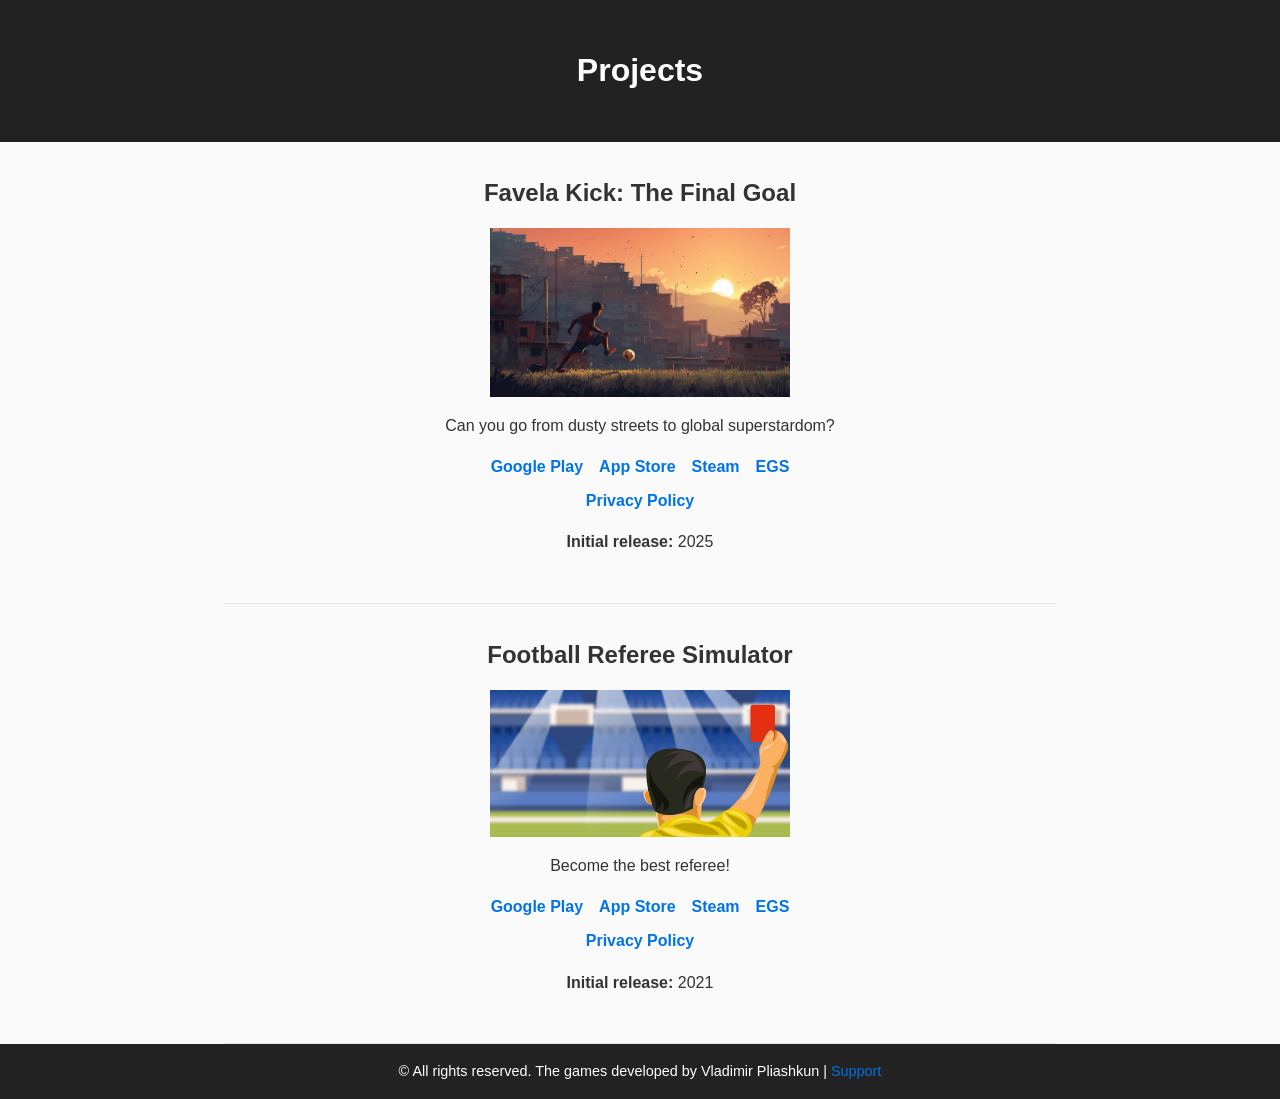
==== index.html @ 479aebf4 "Add EGS links" ====
<!DOCTYPE html>
<html lang="en">
<head>
  <meta charset="UTF-8">
  <meta name="viewport" content="width=device-width, initial-scale=1.0">
  <title>Vladimir Pliashkun Games</title>
  <style>
    body {
      font-family: Arial, Helvetica, sans-serif;
      margin: 0;
      padding: 0;
      line-height: 1.6;
      background: #fafafa;
      color: #333;
    }

    header {
      background: #222;
      color: #fff;
      padding: 1.5rem;
      text-align: center;
    }

    .game-block {
      padding: 2rem 1rem;
      border-bottom: 1px solid #e1e1e1;
      text-align: center;
      max-width: 800px;
      margin: 0 auto;
    }

    .game-block h2 {
      margin-top: 0;
      margin-bottom: 0.5rem;
    }

    .game-block img {
      display: block;
      margin: 1rem auto;
      max-width: 300px;
      width: 100%;
      height: auto;
      object-fit: cover;
    }

    .platforms {
      list-style: none;
      padding: 0;
      margin: 1rem 0 0.5rem 0;
      display: flex;
      justify-content: center;
      gap: 1rem;
      flex-wrap: wrap;
    }

    .platforms li a {
      text-decoration: none;
      color: #0073e6;
      font-weight: bold;
    }

    .privacy-link {
      margin-top: 0.25rem;
    }

    .privacy-link a {
      text-decoration: none;
      color: #0073e6;
      font-weight: bold;
    }

    footer {
      background: #222;
      color: #fff;
      text-align: center;
      padding: 1rem;
      font-size: 0.9rem;
    }

    footer a {
      color: #0073e6;
      text-decoration: none;
    }
  </style>
</head>

<!-- Google tag (gtag.js) -->
<script async src="https://www.googletagmanager.com/gtag/js?id=AW-10957152799"></script>
<script>
  window.dataLayer = window.dataLayer || [];
  function gtag(){dataLayer.push(arguments);}
  gtag('js', new Date());

  gtag('config', 'AW-10957152799');
</script>

<body>
  <header>
    <h1>Projects</h1>
  </header>

  <!-- Favela Kick: The Final Goal -->
  <section class="game-block" id="favela-kick-final-goal">
    <h2>Favela Kick: The Final Goal</h2>
    <img src="./favela-kick.png" alt="Favel Kick: The Final Goal">
    <p>Can you go from dusty streets to global superstardom?</p>
    <ul class="platforms">
      <li><a href="https://play.google.com/store/apps/details?id=com.VladimirPlyashkun.FavelaKick">Google Play</a></li>
      <li><a href="https://apps.apple.com/us/app/favela-kick-the-final-goal/id6746564739">App Store</a></li>
      <li><a href="https://store.steampowered.com/app/3603110/Favela_Kick_The_Final_Goal/">Steam</a></li>
      <li><a href="https://store.epicgames.com/ru/p/favela-kick-the-final-goal-ad8a1f">EGS</a></li>
    </ul>
    <p class="privacy-link"><a href="favela-kick-privacy.html">Privacy Policy</a></p>
    <p><strong>Initial release:</strong> 2025</p>
  </section>

  <!-- Football Referee Simulator -->
  <section class="game-block" id="football-referee-simulator">
    <h2>Football Referee Simulator</h2>
    <img src="./football-referee-simulator.jpg" alt="Football Referee Simulator">
    <p>Become the best referee!</p>
    <ul class="platforms">
      <li><a href="https://play.google.com/store/apps/details?id=com.VladimirPlyashkun.FootballReferee">Google Play</a></li>
      <li><a href="https://apps.apple.com/us/app/football-referee-simulator/id1581640677">App Store</a></li>
      <li><a href="https://store.steampowered.com/app/3002620/Football_Referee_Simulator/">Steam</a></li>
      <li><a href="https://store.epicgames.com/ru/p/football-referee-simulator-291cd6">EGS</a></li>
    </ul>
    <p class="privacy-link"><a href="football-referee-privacy.html">Privacy Policy</a></p>
    <p><strong>Initial release:</strong> 2021</p>
  </section>

  <footer>
    © All rights reserved. The games developed by Vladimir Pliashkun | <a href="support.html">Support</a>
  </footer>
</body>
</html>
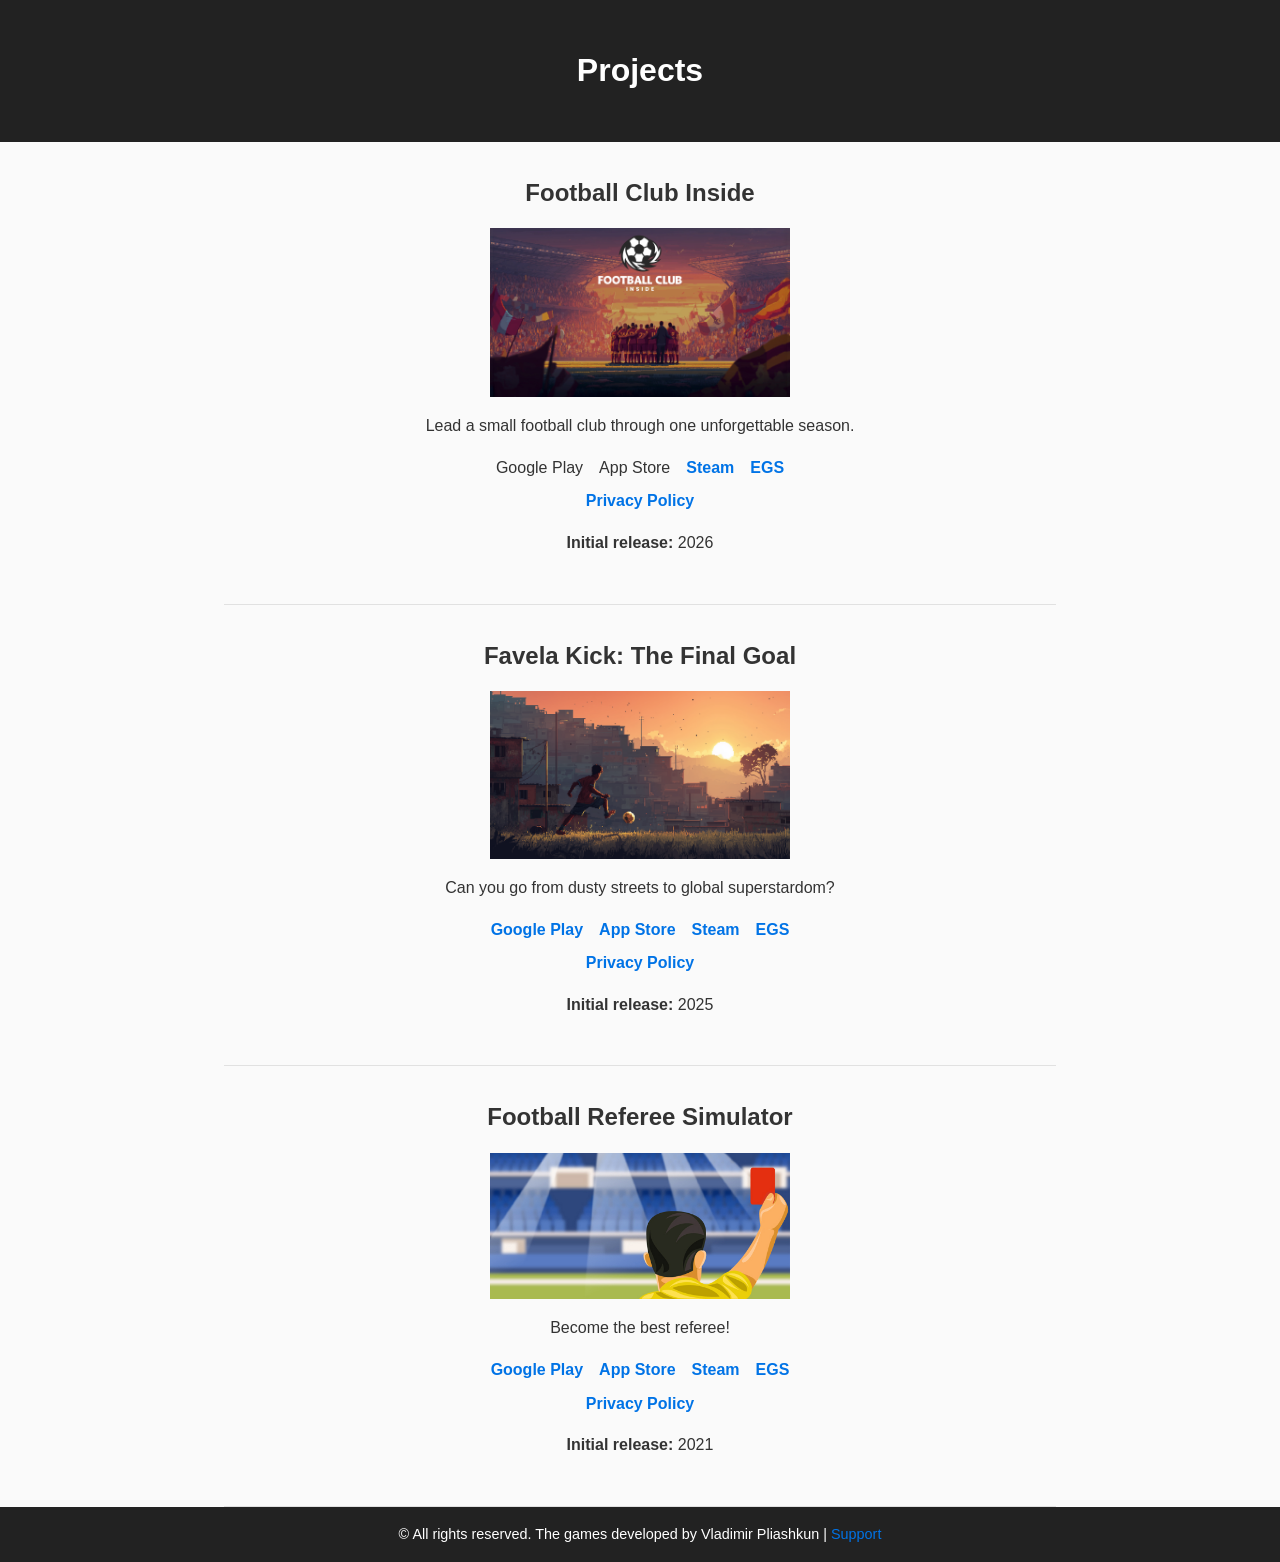
==== commit 2ba6cbfe: "Add new section about next project - Football Club Inside" ====
--- a/index.html
+++ b/index.html
@@ -99,6 +99,21 @@
     <h1>Projects</h1>
   </header>
 
+  <!-- Football Club Inside -->
+  <section class="game-block" id="football-club-inside">
+    <h2>Football Club Inside</h2>
+    <img src="./football-club-inside.jpeg" alt="Football Club Inside">
+    <p>Lead a small football club through one unforgettable season.</p>
+    <ul class="platforms">
+      <li>Google Play</li>
+      <li>App Store</li>
+      <li><a href="https://store.steampowered.com/app/4103500/Football_Club_Inside/">Steam</a></li>
+      <li><a href="https://store.epicgames.com/en-US/p/football-club-inside-028a36">EGS</a></li>
+    </ul>
+    <p class="privacy-link"><a href="football-club-inside-privacy.html">Privacy Policy</a></p>
+    <p><strong>Initial release:</strong> 2026</p>
+  </section>
+
   <!-- Favela Kick: The Final Goal -->
   <section class="game-block" id="favela-kick-final-goal">
     <h2>Favela Kick: The Final Goal</h2>
@@ -108,7 +123,7 @@
       <li><a href="https://play.google.com/store/apps/details?id=com.VladimirPlyashkun.FavelaKick">Google Play</a></li>
       <li><a href="https://apps.apple.com/us/app/favela-kick-the-final-goal/id6746564739">App Store</a></li>
       <li><a href="https://store.steampowered.com/app/3603110/Favela_Kick_The_Final_Goal/">Steam</a></li>
-      <li><a href="https://store.epicgames.com/ru/p/favela-kick-the-final-goal-ad8a1f">EGS</a></li>
+      <li><a href="https://store.epicgames.com/en-US/p/favela-kick-the-final-goal-ad8a1f?lang=en-US">EGS</a></li>
     </ul>
     <p class="privacy-link"><a href="favela-kick-privacy.html">Privacy Policy</a></p>
     <p><strong>Initial release:</strong> 2025</p>
@@ -123,7 +138,7 @@
       <li><a href="https://play.google.com/store/apps/details?id=com.VladimirPlyashkun.FootballReferee">Google Play</a></li>
       <li><a href="https://apps.apple.com/us/app/football-referee-simulator/id1581640677">App Store</a></li>
       <li><a href="https://store.steampowered.com/app/3002620/Football_Referee_Simulator/">Steam</a></li>
-      <li><a href="https://store.epicgames.com/ru/p/football-referee-simulator-291cd6">EGS</a></li>
+      <li><a href="https://store.epicgames.com/en-US/p/football-referee-simulator-291cd6?lang=en-US">EGS</a></li>
     </ul>
     <p class="privacy-link"><a href="football-referee-privacy.html">Privacy Policy</a></p>
     <p><strong>Initial release:</strong> 2021</p>
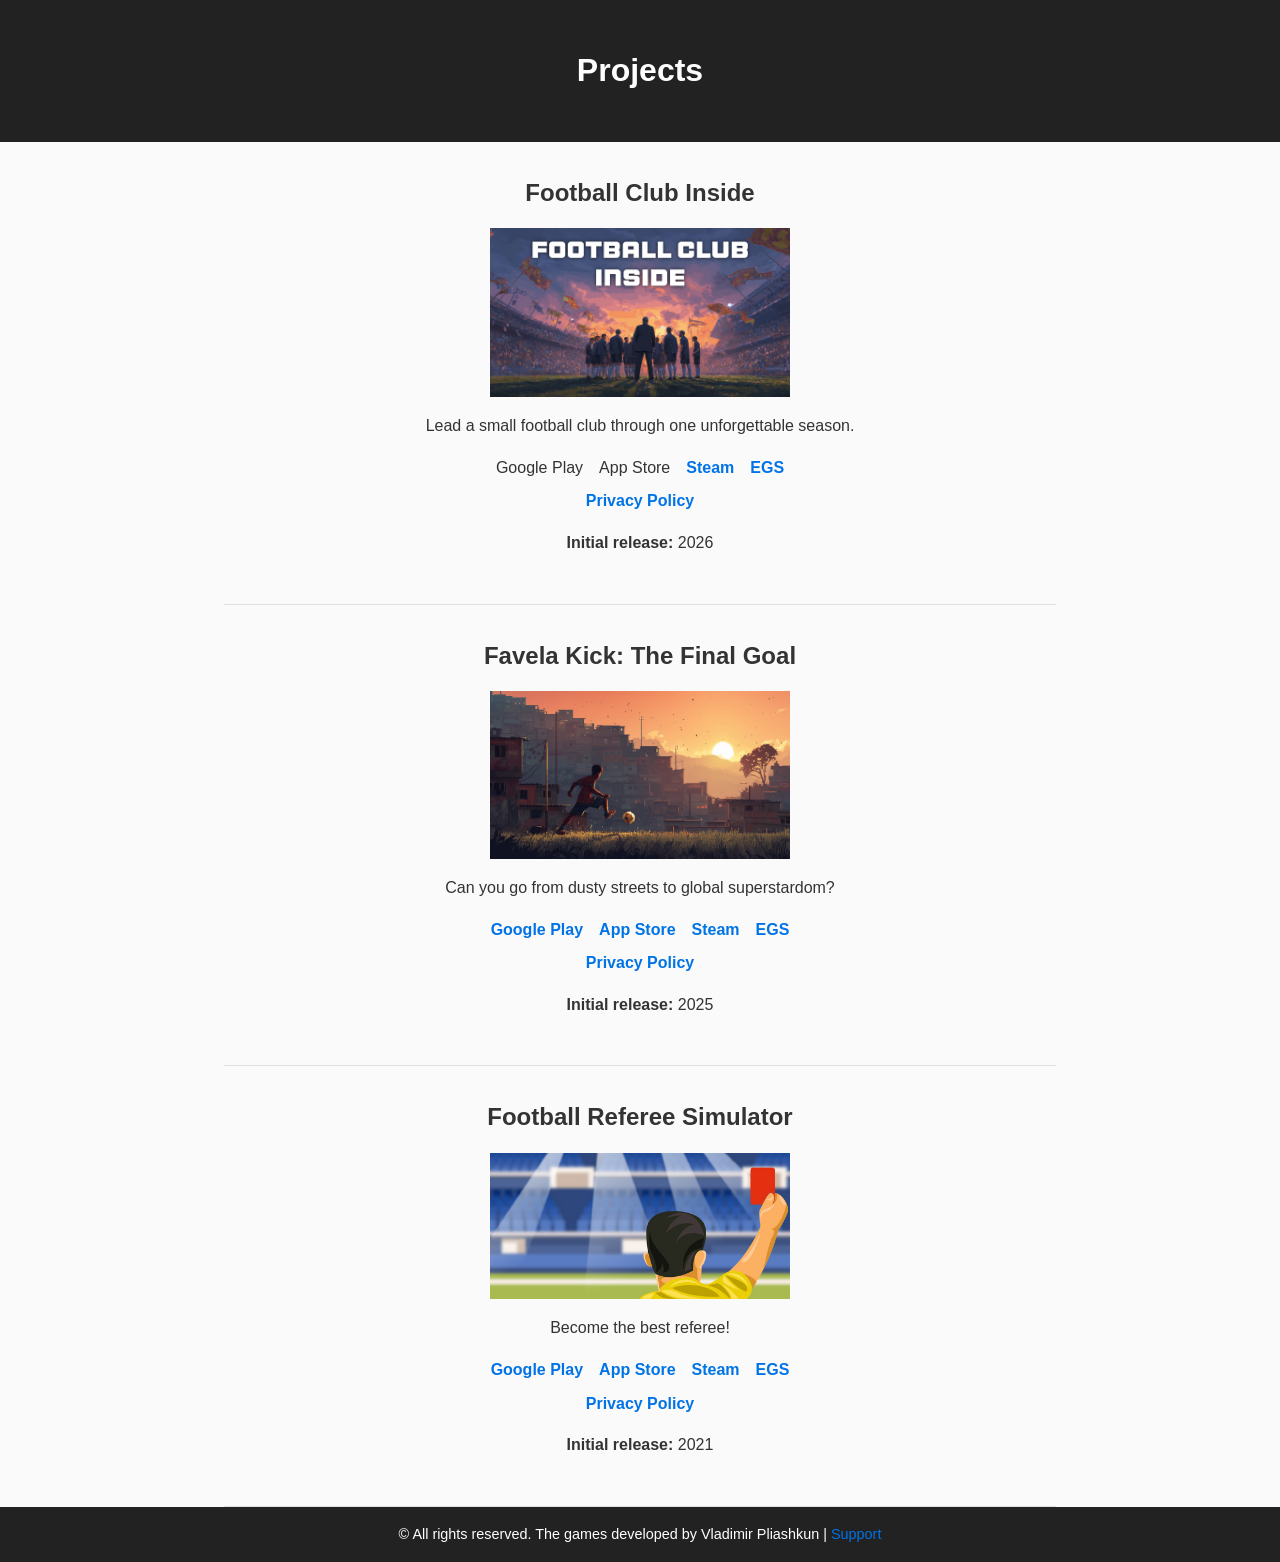
==== commit 11466535: "Change "Football Club Inside" Logo" ====
--- a/index.html
+++ b/index.html
@@ -102,7 +102,7 @@
   <!-- Football Club Inside -->
   <section class="game-block" id="football-club-inside">
     <h2>Football Club Inside</h2>
-    <img src="./football-club-inside.jpeg" alt="Football Club Inside">
+    <img src="./football-club-inside.jpg" alt="Football Club Inside">
     <p>Lead a small football club through one unforgettable season.</p>
     <ul class="platforms">
       <li>Google Play</li>
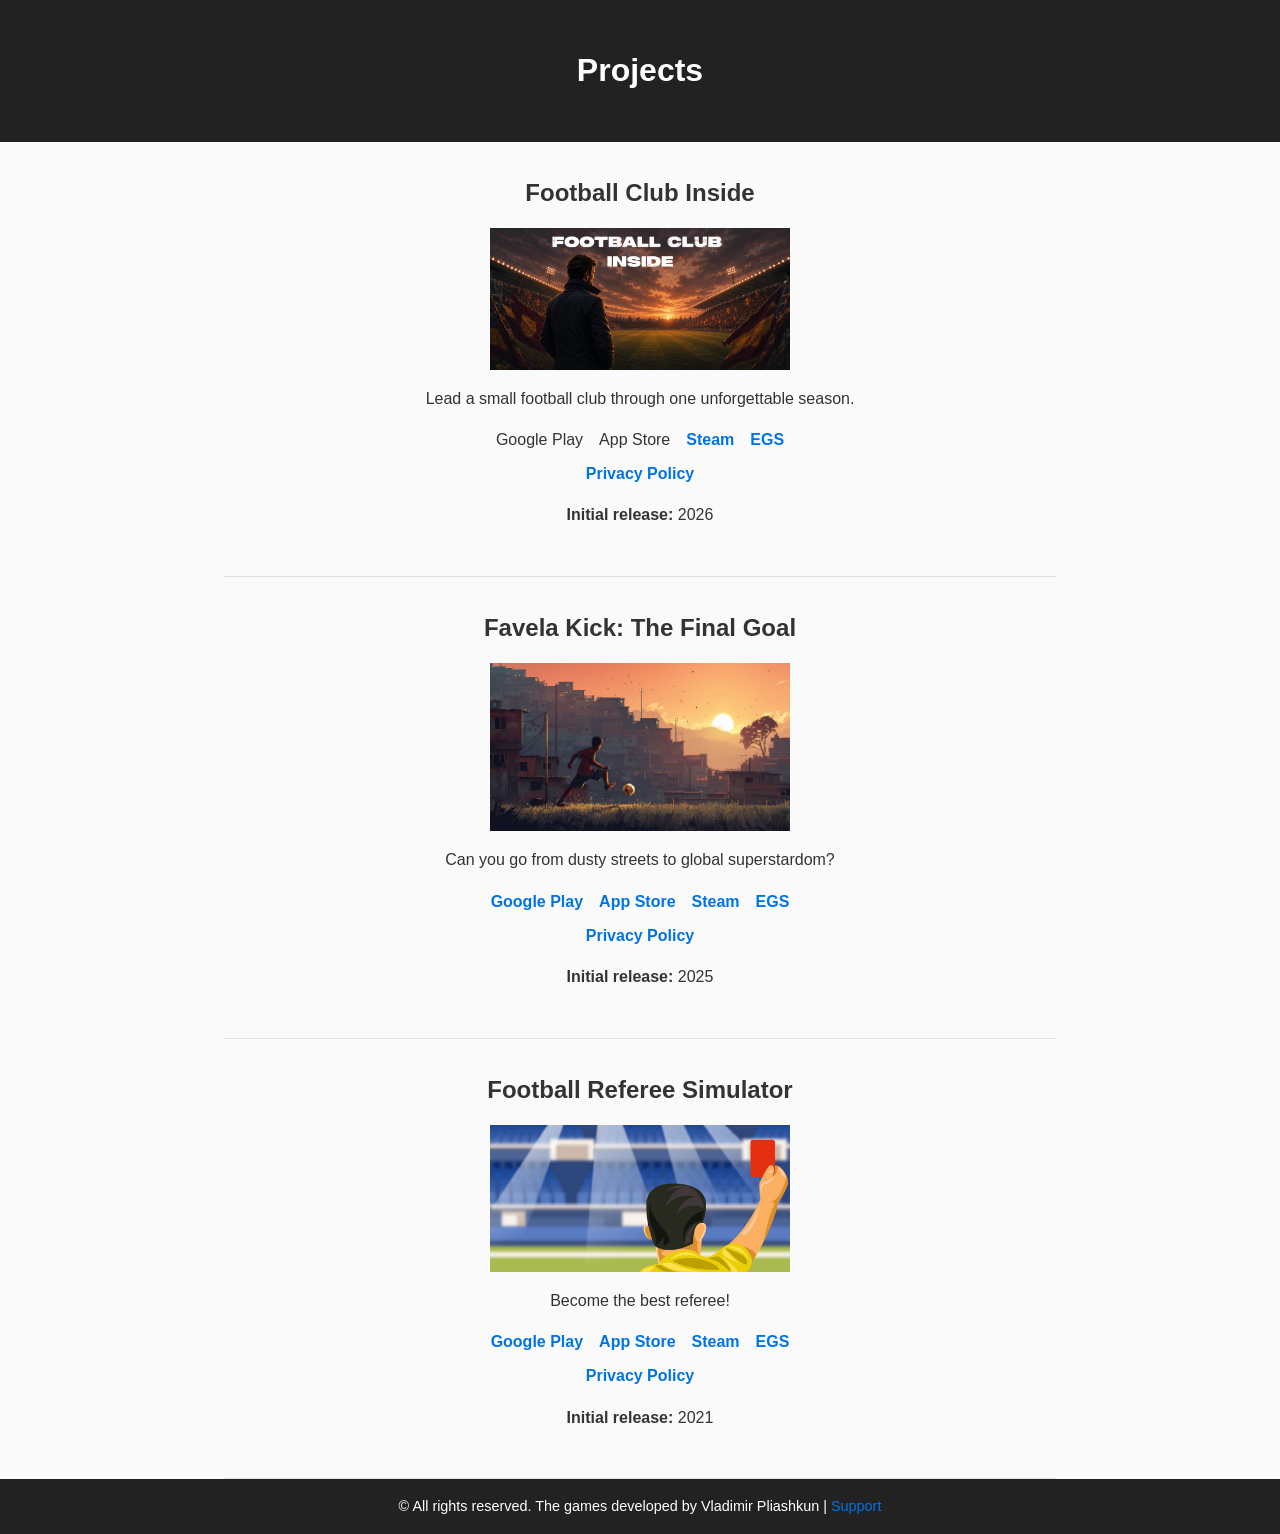
==== commit 4334577e: "Update icon" ====
--- a/index.html
+++ b/index.html
@@ -102,7 +102,7 @@
   <!-- Football Club Inside -->
   <section class="game-block" id="football-club-inside">
     <h2>Football Club Inside</h2>
-    <img src="./football-club-inside.jpg" alt="Football Club Inside">
+    <img src="./football-club-inside.png" alt="Football Club Inside">
     <p>Lead a small football club through one unforgettable season.</p>
     <ul class="platforms">
       <li>Google Play</li>
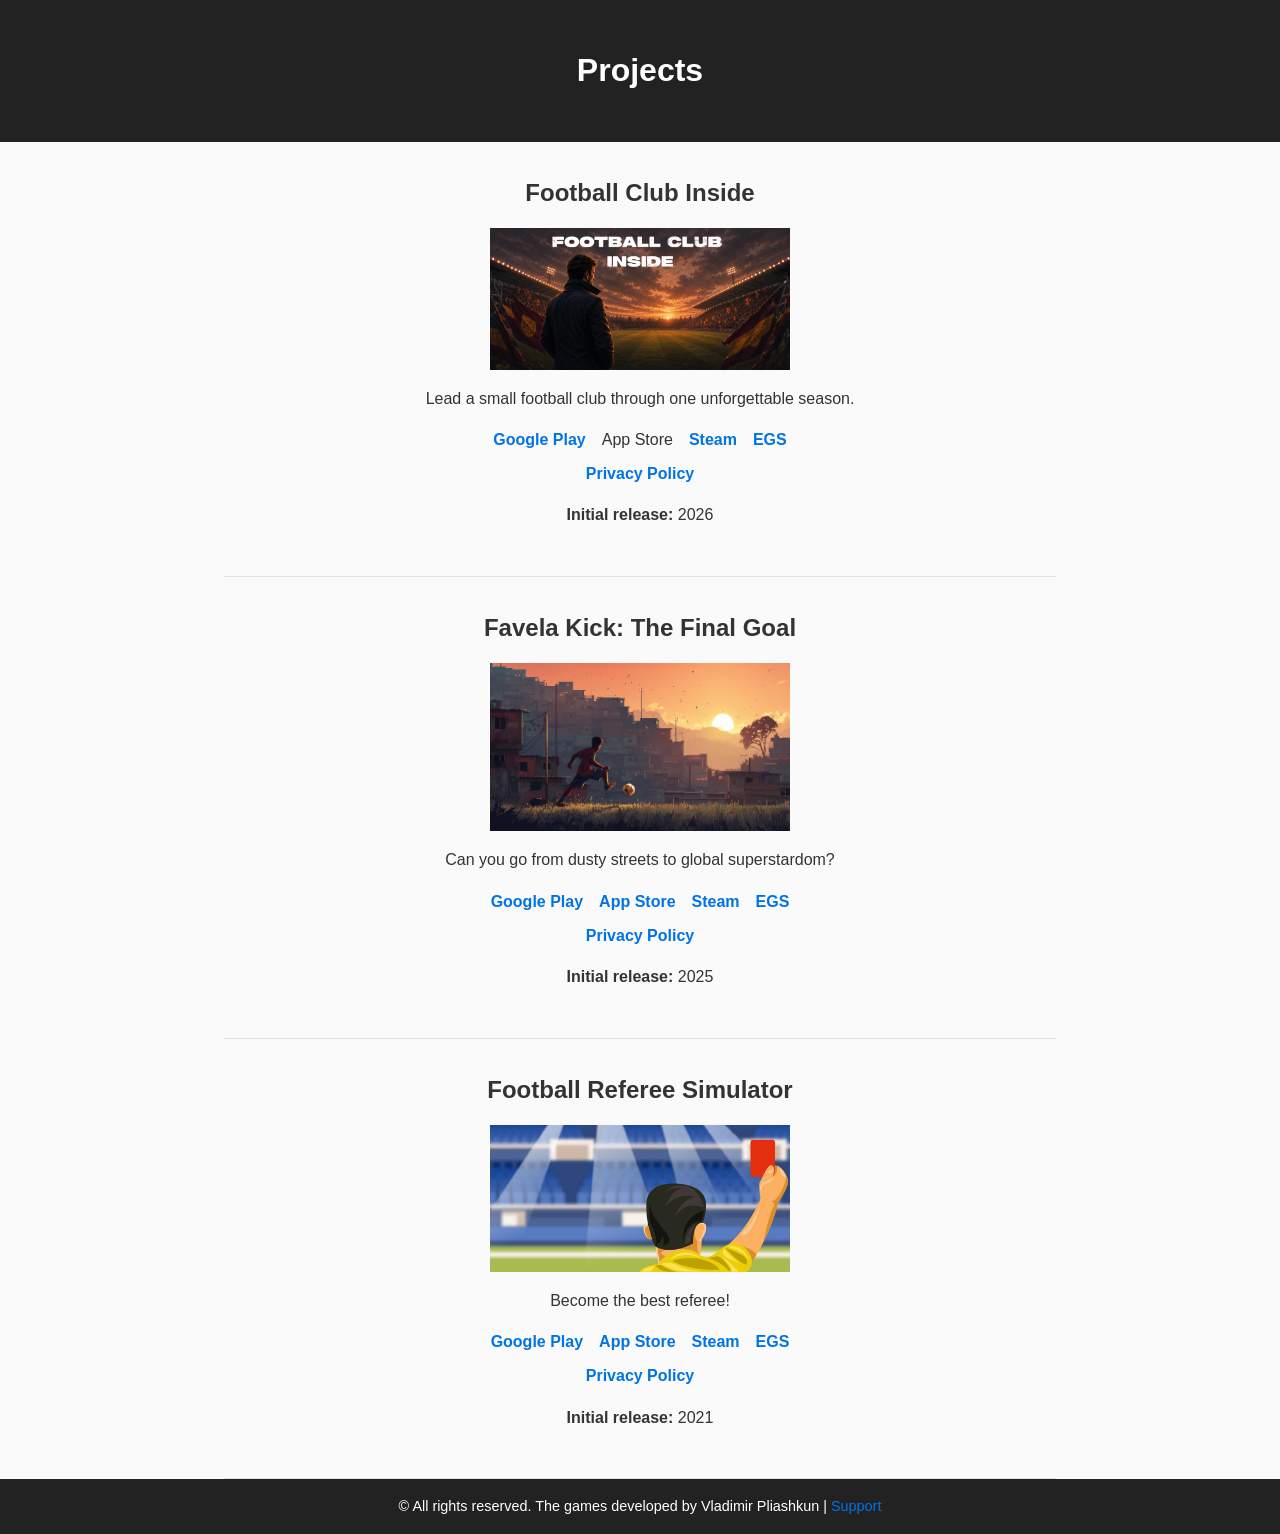
==== commit 422cce49: "Update link to Google Play" ====
--- a/index.html
+++ b/index.html
@@ -105,7 +105,7 @@
     <img src="./football-club-inside.png" alt="Football Club Inside">
     <p>Lead a small football club through one unforgettable season.</p>
     <ul class="platforms">
-      <li>Google Play</li>
+      <li><a href="https://play.google.com/store/apps/details?id=com.VladimirPlyashkun.FootballClubInside">Google Play</a></li>
       <li>App Store</li>
       <li><a href="https://store.steampowered.com/app/4103500/Football_Club_Inside/">Steam</a></li>
       <li><a href="https://store.epicgames.com/en-US/p/football-club-inside-028a36">EGS</a></li>
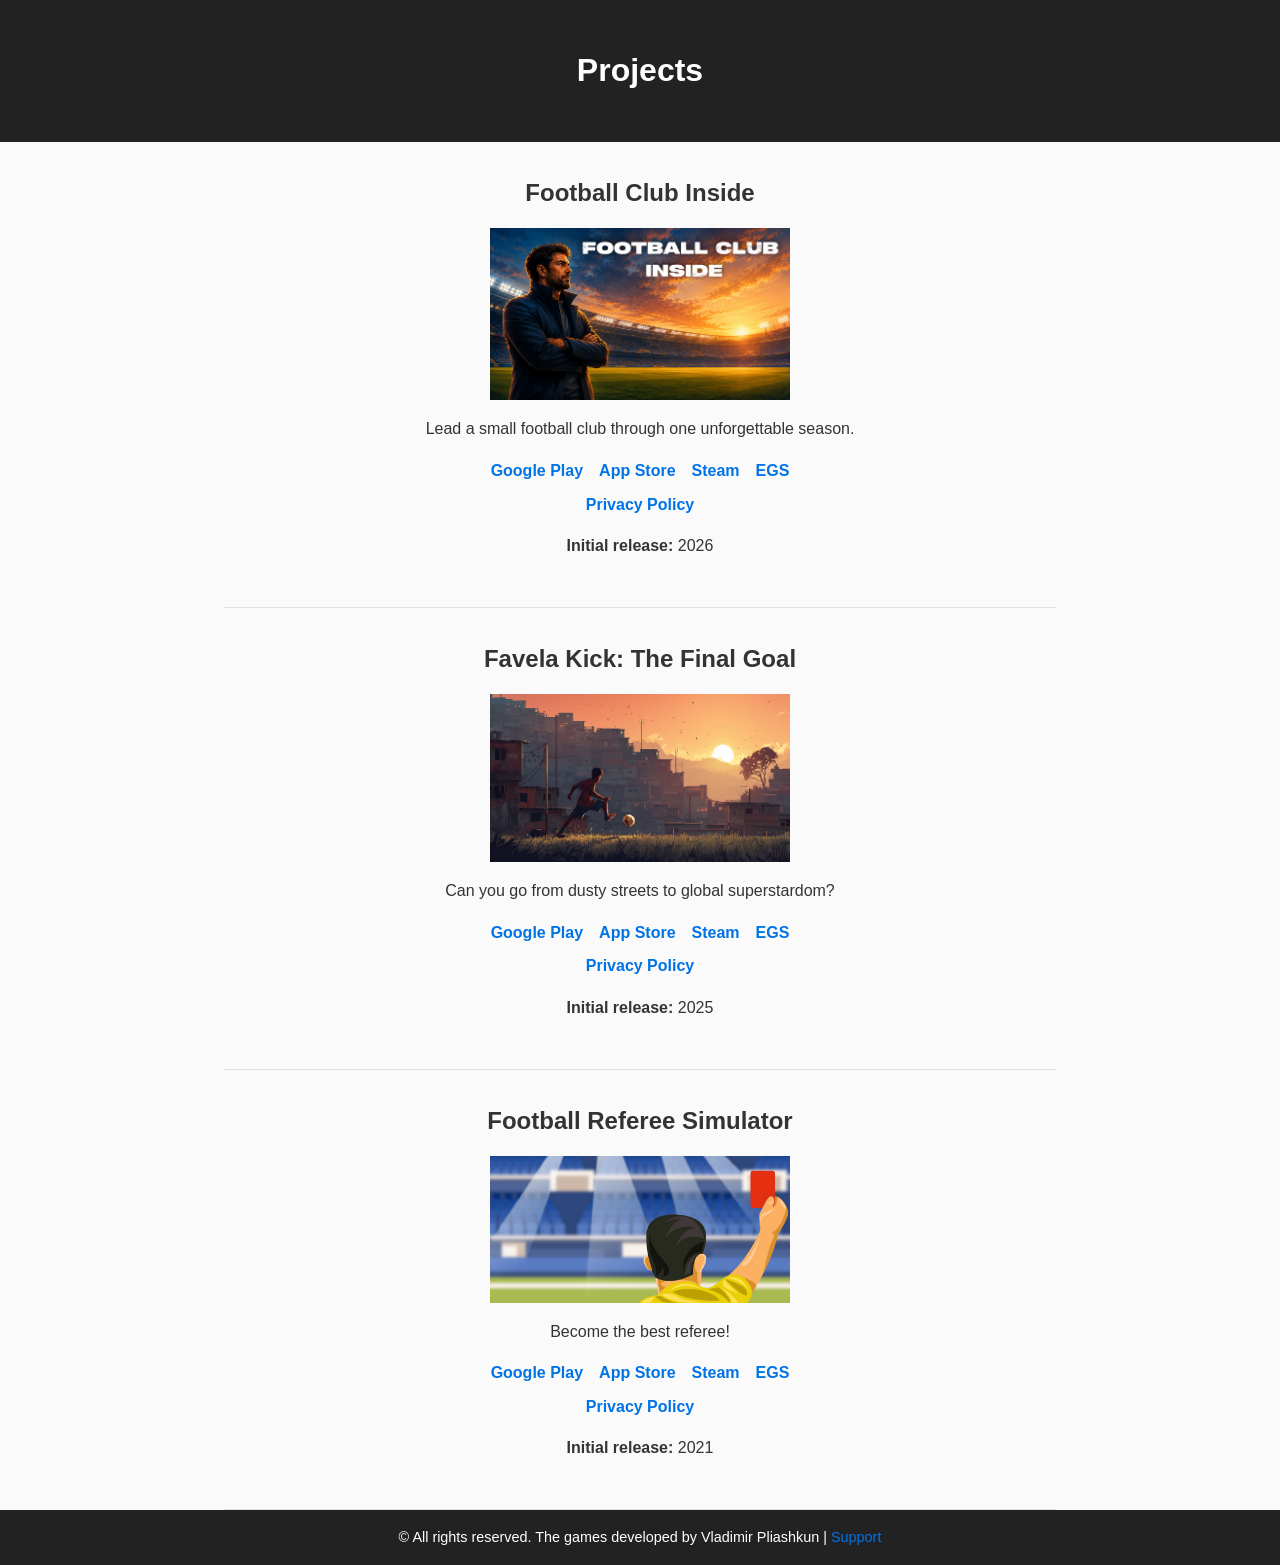
==== commit 908b0e98: "Update AppStore link" ====
--- a/index.html
+++ b/index.html
@@ -106,7 +106,7 @@
     <p>Lead a small football club through one unforgettable season.</p>
     <ul class="platforms">
       <li><a href="https://play.google.com/store/apps/details?id=com.VladimirPlyashkun.FootballClubInside">Google Play</a></li>
-      <li>App Store</li>
+      <li><a href="https://apps.apple.com/us/app/football-club-inside/id6758112980">App Store</a></li>
       <li><a href="https://store.steampowered.com/app/4103500/Football_Club_Inside/">Steam</a></li>
       <li><a href="https://store.epicgames.com/en-US/p/football-club-inside-028a36">EGS</a></li>
     </ul>
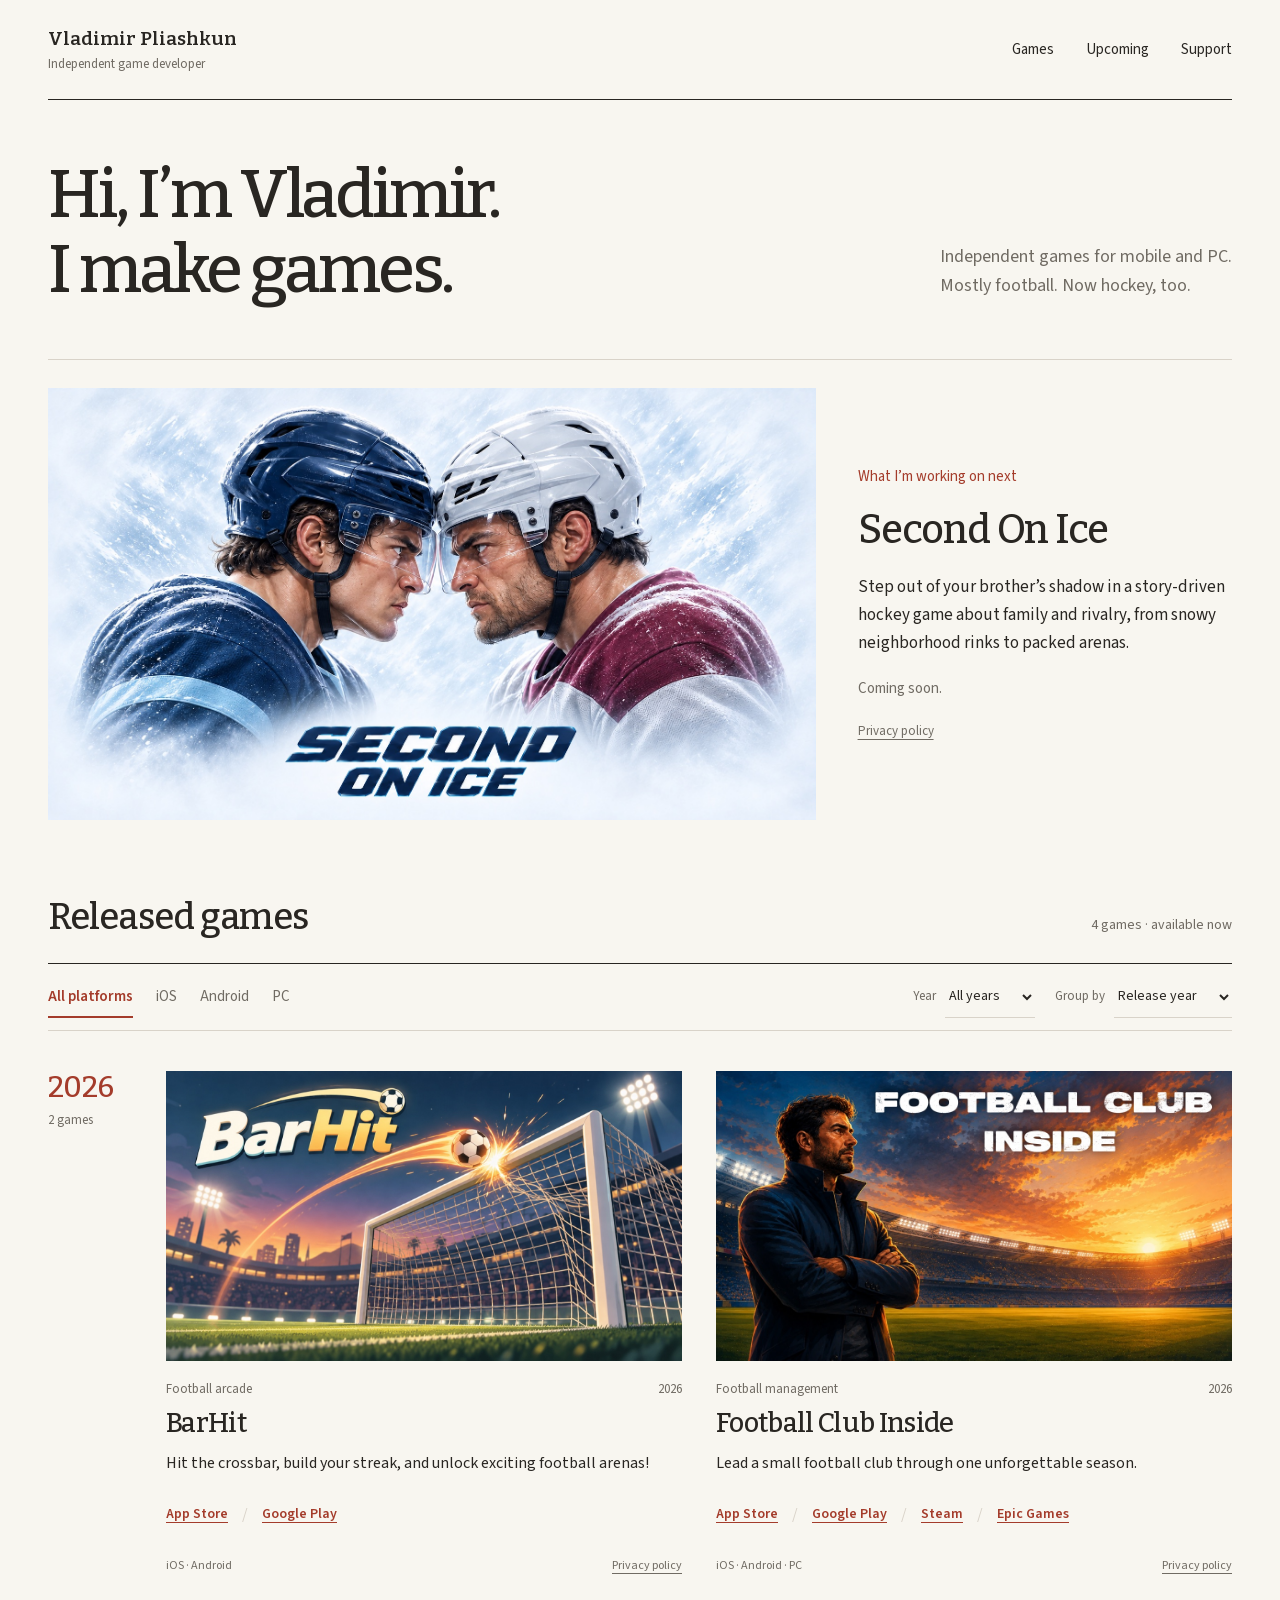
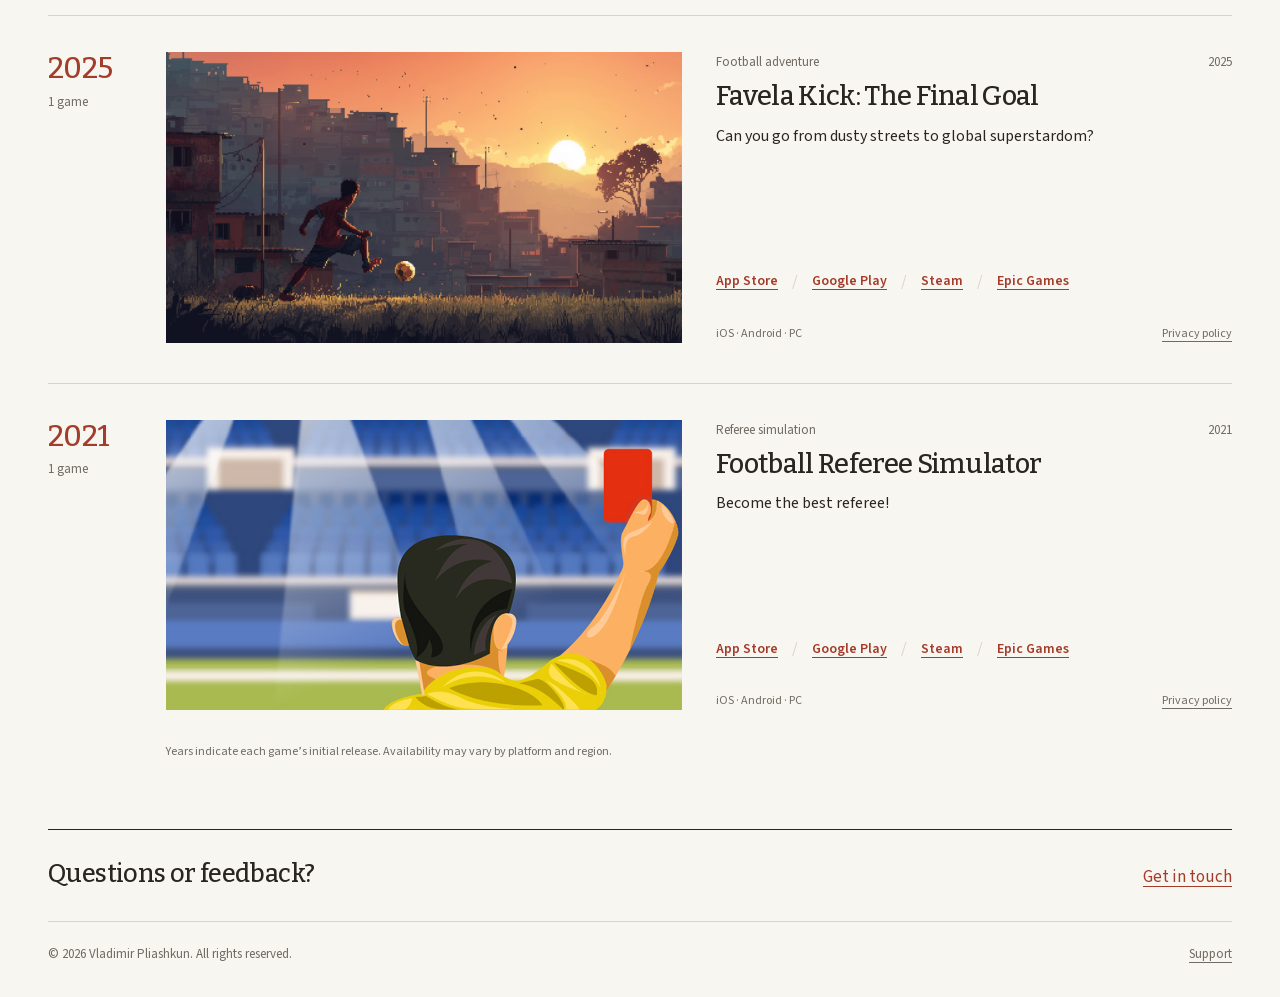
==== commit 77b5c824: "Redesign" ====
--- a/index.html
+++ b/index.html
@@ -3,149 +3,98 @@
 <head>
   <meta charset="UTF-8">
   <meta name="viewport" content="width=device-width, initial-scale=1.0">
-  <title>Vladimir Pliashkun Games</title>
-  <style>
-    body {
-      font-family: Arial, Helvetica, sans-serif;
-      margin: 0;
-      padding: 0;
-      line-height: 1.6;
-      background: #fafafa;
-      color: #333;
-    }
+  <meta name="description" content="Independent games by Vladimir Pliashkun. Discover BarHit, Football Club Inside, Favela Kick, Football Referee Simulator, and the upcoming Second On Ice.">
+  <meta name="theme-color" content="#f8f6f0">
+  <meta property="og:title" content="Vladimir Pliashkun — Independent Games">
+  <meta property="og:description" content="Games by Vladimir Pliashkun, for mobile and PC. Browse the released games and the upcoming Second On Ice.">
+  <meta property="og:type" content="website">
+  <meta property="og:url" content="https://vladimirplyashkun.com/">
+  <meta property="og:image" content="https://vladimirplyashkun.com/assets/second-on-ice.jpg">
+  <link rel="canonical" href="https://vladimirplyashkun.com/">
+  <link rel="icon" href="favicon.svg" type="image/svg+xml">
+  <link rel="preload" href="assets/fonts/bitter-latin.woff2" as="font" type="font/woff2" crossorigin>
+  <link rel="stylesheet" href="styles.css?v=20261108-3">
+  <script src="catalog.js" defer></script>
+  <title>Vladimir Pliashkun — Independent Games</title>
+  <!-- Google tag (gtag.js) -->
+  <script async src="https://www.googletagmanager.com/gtag/js?id=AW-10957152799"></script>
+  <script>
+    window.dataLayer = window.dataLayer || [];
+    function gtag(){dataLayer.push(arguments);}
+    gtag('js', new Date());
+    gtag('config', 'AW-10957152799');
+  </script>
+</head>
+<body>
+  <a class="skip-link" href="#main">Skip to content</a>
+  <header class="site-header">
+    <div class="container header-inner">
+      <a class="brand" href="index.html" aria-label="Vladimir Pliashkun — Home"><span>Vladimir Pliashkun<span class="brand-caption">Independent game developer</span></span></a>
+      <nav aria-label="Main navigation"><a href="#games">Games</a><a href="#second-on-ice">Upcoming</a><a href="support.html">Support</a></nav>
+    </div>
+  </header>
+  <main id="main" class="container">
+    <section class="intro" aria-labelledby="intro-title">
+      <h1 id="intro-title">Hi, I’m Vladimir.<br>I make games.</h1>
+      <p class="intro-note">Independent games for mobile and PC.<br>Mostly football. Now hockey, too.</p>
+    </section>
 
-    header {
-      background: #222;
-      color: #fff;
-      padding: 1.5rem;
-      text-align: center;
-    }
+    <section class="feature" id="second-on-ice" aria-labelledby="upcoming-title">
+      <div class="feature-art">
+        <img src="assets/second-on-ice.jpg" width="1671" height="941" alt="Two rival hockey players face off in Second On Ice" fetchpriority="high">
+      </div>
+      <div class="feature-copy">
+        <p class="project-note">What I’m working on next</p>
+        <h2 id="upcoming-title">Second On Ice</h2>
+        <p class="feature-description">Step out of your brother’s shadow in a story-driven hockey game about family and rivalry, from snowy neighborhood rinks to packed arenas.</p>
+        <p class="release-note">Coming soon.</p>
+        <a class="privacy-link" href="second-on-ice-privacy.html">Privacy policy</a>
+      </div>
+    </section>
 
-    .game-block {
-      padding: 2rem 1rem;
-      border-bottom: 1px solid #e1e1e1;
-      text-align: center;
-      max-width: 800px;
-      margin: 0 auto;
-    }
-
-    .game-block h2 {
-      margin-top: 0;
-      margin-bottom: 0.5rem;
-    }
-
-    .game-block img {
-      display: block;
-      margin: 1rem auto;
-      max-width: 300px;
-      width: 100%;
-      height: auto;
-      object-fit: cover;
-    }
-
-    .platforms {
-      list-style: none;
-      padding: 0;
-      margin: 1rem 0 0.5rem 0;
-      display: flex;
-      justify-content: center;
-      gap: 1rem;
-      flex-wrap: wrap;
-    }
-
-    .platforms li a {
-      text-decoration: none;
-      color: #0073e6;
-      font-weight: bold;
-    }
-
-    .privacy-link {
-      margin-top: 0.25rem;
-    }
-
-    .privacy-link a {
-      text-decoration: none;
-      color: #0073e6;
-      font-weight: bold;
-    }
-
-    footer {
-      background: #222;
-      color: #fff;
-      text-align: center;
-      padding: 1rem;
-      font-size: 0.9rem;
-    }
-
-    footer a {
-      color: #0073e6;
-      text-decoration: none;
-    }
-  </style>
-</head>
-
-<!-- Google tag (gtag.js) -->
-<script async src="https://www.googletagmanager.com/gtag/js?id=AW-10957152799"></script>
-<script>
-  window.dataLayer = window.dataLayer || [];
-  function gtag(){dataLayer.push(arguments);}
-  gtag('js', new Date());
-
-  gtag('config', 'AW-10957152799');
-</script>
-
-<body>
-  <header>
-    <h1>Projects</h1>
-  </header>
-
-  <!-- Football Club Inside -->
-  <section class="game-block" id="football-club-inside">
-    <h2>Football Club Inside</h2>
-    <img src="./football-club-inside.png" alt="Football Club Inside">
-    <p>Lead a small football club through one unforgettable season.</p>
-    <ul class="platforms">
-      <li><a href="https://play.google.com/store/apps/details?id=com.VladimirPlyashkun.FootballClubInside">Google Play</a></li>
-      <li><a href="https://apps.apple.com/us/app/football-club-inside/id6758112980">App Store</a></li>
-      <li><a href="https://store.steampowered.com/app/4103500/Football_Club_Inside/">Steam</a></li>
-      <li><a href="https://store.epicgames.com/en-US/p/football-club-inside-028a36">EGS</a></li>
-    </ul>
-    <p class="privacy-link"><a href="football-club-inside-privacy.html">Privacy Policy</a></p>
-    <p><strong>Initial release:</strong> 2026</p>
-  </section>
-
-  <!-- Favela Kick: The Final Goal -->
-  <section class="game-block" id="favela-kick-final-goal">
-    <h2>Favela Kick: The Final Goal</h2>
-    <img src="./favela-kick.png" alt="Favel Kick: The Final Goal">
-    <p>Can you go from dusty streets to global superstardom?</p>
-    <ul class="platforms">
-      <li><a href="https://play.google.com/store/apps/details?id=com.VladimirPlyashkun.FavelaKick">Google Play</a></li>
-      <li><a href="https://apps.apple.com/us/app/favela-kick-the-final-goal/id6746564739">App Store</a></li>
-      <li><a href="https://store.steampowered.com/app/3603110/Favela_Kick_The_Final_Goal/">Steam</a></li>
-      <li><a href="https://store.epicgames.com/en-US/p/favela-kick-the-final-goal-ad8a1f?lang=en-US">EGS</a></li>
-    </ul>
-    <p class="privacy-link"><a href="favela-kick-privacy.html">Privacy Policy</a></p>
-    <p><strong>Initial release:</strong> 2025</p>
-  </section>
-
-  <!-- Football Referee Simulator -->
-  <section class="game-block" id="football-referee-simulator">
-    <h2>Football Referee Simulator</h2>
-    <img src="./football-referee-simulator.jpg" alt="Football Referee Simulator">
-    <p>Become the best referee!</p>
-    <ul class="platforms">
-      <li><a href="https://play.google.com/store/apps/details?id=com.VladimirPlyashkun.FootballReferee">Google Play</a></li>
-      <li><a href="https://apps.apple.com/us/app/football-referee-simulator/id1581640677">App Store</a></li>
-      <li><a href="https://store.steampowered.com/app/3002620/Football_Referee_Simulator/">Steam</a></li>
-      <li><a href="https://store.epicgames.com/en-US/p/football-referee-simulator-291cd6?lang=en-US">EGS</a></li>
-    </ul>
-    <p class="privacy-link"><a href="football-referee-privacy.html">Privacy Policy</a></p>
-    <p><strong>Initial release:</strong> 2021</p>
-  </section>
-
-  <footer>
-    © All rights reserved. The games developed by Vladimir Pliashkun | <a href="support.html">Support</a>
-  </footer>
+    <section class="catalog" id="games" aria-labelledby="games-title">
+      <div class="section-heading"><h2 id="games-title">Released games</h2><p id="result-count" role="status" aria-live="polite" aria-atomic="true">4 games · available now</p></div>
+      <div class="catalog-controls" id="catalog-controls" hidden>
+        <div class="platform-filters" role="group" aria-label="Filter by platform">
+          <button type="button" class="filter-button" data-platform="all" aria-pressed="true">All platforms</button>
+          <button type="button" class="filter-button" data-platform="ios" aria-pressed="false">iOS</button>
+          <button type="button" class="filter-button" data-platform="android" aria-pressed="false">Android</button>
+          <button type="button" class="filter-button" data-platform="pc" aria-pressed="false">PC</button>
+        </div>
+        <div class="select-filters"><label for="year-filter">Year <select id="year-filter"><option value="all">All years</option><option value="2026">2026</option><option value="2025">2025</option><option value="2021">2021</option></select></label><label for="group-by">Group by <select id="group-by"><option value="year">Release year</option><option value="platform">Platform</option></select></label></div>
+      </div>
+      <div id="game-groups">
+        <section class="game-group" aria-labelledby="year-2026"><div class="group-heading"><h3 id="year-2026">2026</h3><span>2 games</span></div><div class="game-grid">
+          <article class="game-card" id="barhit" data-year="2026" data-platforms="ios android">
+            <div class="game-art"><img src="assets/barhit.jpg" width="1440" height="810" alt="BarHit: a flaming football hits the crossbar in a floodlit arena" loading="lazy" decoding="async"></div>
+            <div class="game-copy"><div class="game-meta"><span>Football arcade</span><span>2026</span></div><h4>BarHit</h4><p class="game-description">Hit the crossbar, build your streak, and unlock exciting football arenas!</p><ul class="store-links" aria-label="Get BarHit"><li><a href="https://apps.apple.com/us/app/barhit/id6820227547">App Store</a></li><li><a href="https://play.google.com/store/apps/details?id=com.VladimirPlyashkun.BarHit">Google Play</a></li></ul><div class="game-footer"><span>iOS · Android</span><a href="bar-rush-privacy.html">Privacy policy</a></div></div>
+          </article>
+          <article class="game-card" id="football-club-inside" data-year="2026" data-platforms="ios android pc">
+            <div class="game-art"><img src="assets/football-club-inside.jpg" width="1232" height="706" alt="Football Club Inside: a manager looks over the stadium at sunset" loading="lazy" decoding="async"></div>
+            <div class="game-copy"><div class="game-meta"><span>Football management</span><span>2026</span></div><h4>Football Club Inside</h4><p class="game-description">Lead a small football club through one unforgettable season.</p><ul class="store-links" aria-label="Get Football Club Inside"><li><a href="https://apps.apple.com/us/app/football-club-inside/id6758112980">App Store</a></li><li><a href="https://play.google.com/store/apps/details?id=com.VladimirPlyashkun.FootballClubInside">Google Play</a></li><li><a href="https://store.steampowered.com/app/4103500/Football_Club_Inside/">Steam</a></li><li><a href="https://store.epicgames.com/en-US/p/football-club-inside-028a36">Epic Games</a></li></ul><div class="game-footer"><span>iOS · Android · PC</span><a href="football-club-inside-privacy.html">Privacy policy</a></div></div>
+          </article>
+        </div></section>
+        <section class="game-group" aria-labelledby="year-2025"><div class="group-heading"><h3 id="year-2025">2025</h3><span>1 game</span></div><div class="game-grid">
+          <article class="game-card" id="favela-kick-final-goal" data-year="2025" data-platforms="ios android pc">
+            <div class="game-art"><img src="assets/favela-kick.jpg" width="1440" height="807" alt="A young footballer plays above the rooftops of a favela at sunset" loading="lazy" decoding="async"></div>
+            <div class="game-copy"><div class="game-meta"><span>Football adventure</span><span>2025</span></div><h4>Favela Kick: The Final Goal</h4><p class="game-description">Can you go from dusty streets to global superstardom?</p><ul class="store-links" aria-label="Get Favela Kick: The Final Goal"><li><a href="https://apps.apple.com/us/app/favela-kick-the-final-goal/id6746564739">App Store</a></li><li><a href="https://play.google.com/store/apps/details?id=com.VladimirPlyashkun.FavelaKick">Google Play</a></li><li><a href="https://store.steampowered.com/app/3603110/Favela_Kick_The_Final_Goal/">Steam</a></li><li><a href="https://store.epicgames.com/en-US/p/favela-kick-the-final-goal-ad8a1f?lang=en-US">Epic Games</a></li></ul><div class="game-footer"><span>iOS · Android · PC</span><a href="favela-kick-privacy.html">Privacy policy</a></div></div>
+          </article>
+        </div></section>
+        <section class="game-group" aria-labelledby="year-2021"><div class="group-heading"><h3 id="year-2021">2021</h3><span>1 game</span></div><div class="game-grid">
+          <article class="game-card" id="football-referee-simulator" data-year="2021" data-platforms="ios android pc">
+            <div class="game-art"><img src="assets/football-referee-simulator.jpg" width="1024" height="500" alt="A football referee raises a red card in a packed stadium" loading="lazy" decoding="async"></div>
+            <div class="game-copy"><div class="game-meta"><span>Referee simulation</span><span>2021</span></div><h4>Football Referee Simulator</h4><p class="game-description">Become the best referee!</p><ul class="store-links" aria-label="Get Football Referee Simulator"><li><a href="https://apps.apple.com/us/app/football-referee-simulator/id1581640677">App Store</a></li><li><a href="https://play.google.com/store/apps/details?id=com.VladimirPlyashkun.FootballReferee">Google Play</a></li><li><a href="https://store.steampowered.com/app/3002620/Football_Referee_Simulator/">Steam</a></li><li><a href="https://store.epicgames.com/en-US/p/football-referee-simulator-291cd6?lang=en-US">Epic Games</a></li></ul><div class="game-footer"><span>iOS · Android · PC</span><a href="football-referee-privacy.html">Privacy policy</a></div></div>
+          </article>
+        </div></section>
+      </div>
+      <div class="empty-state" id="empty-state" hidden><h3>No games in this selection.</h3><p>Try another platform or release year.</p><button class="button" id="reset-filters" type="button">Show all games</button></div>
+      <p class="catalog-note">Years indicate each game’s initial release. Availability may vary by platform and region.</p>
+    </section>
+    <section class="contact-strip" aria-labelledby="contact-title">
+      <h2 id="contact-title">Questions or feedback?</h2>
+      <a href="support.html">Get in touch</a>
+    </section>
+  </main>
+  <footer class="site-footer container"><p>© 2026 Vladimir Pliashkun. All rights reserved.</p><div><a href="support.html">Support</a></div></footer>
 </body>
 </html>
--- a/styles.css
+++ b/styles.css
@@ -0,0 +1,222 @@
+@charset "UTF-8";
+
+@font-face {
+  font-family: "Bitter";
+  src: url("assets/fonts/bitter-latin.woff2") format("woff2");
+  font-style: normal;
+  font-weight: 400 700;
+  font-display: swap;
+}
+
+@font-face {
+  font-family: "Source Sans 3";
+  src: url("assets/fonts/source-sans-3-latin.woff2") format("woff2");
+  font-style: normal;
+  font-weight: 400 600;
+  font-display: swap;
+}
+
+:root {
+  --paper: #f8f6f0;
+  --ink: #292622;
+  --muted: #706b63;
+  --line: #d9d3c9;
+  --accent: #a43c2b;
+  --heading: "Bitter", Georgia, serif;
+  font-family: "Source Sans 3", "Trebuchet MS", sans-serif;
+  color: var(--ink);
+  background: var(--paper);
+  font-synthesis: none;
+}
+
+* { box-sizing: border-box; }
+html { scroll-padding-top: 24px; }
+body { margin: 0; font-size: 16px; line-height: 1.6; }
+a { color: inherit; text-underline-offset: 4px; text-decoration-thickness: 1px; }
+a:hover { color: var(--accent); }
+button, select { font: inherit; color: inherit; }
+button, select, a { touch-action: manipulation; }
+button, select { cursor: pointer; }
+img { display: block; width: 100%; height: auto; }
+h1, h2, h3, h4, p { margin: 0; }
+h1, h2, h3, h4 { font-family: var(--heading); font-weight: 500; line-height: 1.18; letter-spacing: -.025em; }
+a:focus-visible, button:focus-visible, select:focus-visible { outline: 2px solid var(--accent); outline-offset: 5px; }
+[hidden] { display: none !important; }
+.container { width: calc(100% - 96px); max-width: 1200px; margin-inline: auto; }
+.skip-link { position: absolute; top: -100px; left: 24px; padding: 12px 20px; background: var(--ink); color: white; z-index: 10; }
+.skip-link:focus { top: 12px; }
+
+/* A personal masthead, without a separate logo or promotional tagline. */
+.site-header .header-inner { border-bottom: 1px solid var(--ink); }
+.header-inner { min-height: 100px; display: flex; align-items: center; justify-content: space-between; gap: 24px; }
+.brand { font-family: var(--heading); font-size: 19px; font-weight: 600; line-height: 1.4; text-decoration: none; }
+.brand-caption { display: block; margin-top: 3px; font-family: "Source Sans 3", sans-serif; font-size: 13px; font-weight: 400; color: var(--muted); }
+nav { display: flex; gap: 32px; font-size: 15px; }
+nav a { padding-block: 10px; text-decoration: none; }
+nav a:hover { text-decoration: underline; }
+
+.intro { padding: 58px 0 52px; display: flex; align-items: flex-end; justify-content: space-between; gap: 40px; }
+.intro h1 { font-size: clamp(42px, 5.2vw, 68px); line-height: 1.12; letter-spacing: -.045em; }
+.intro-note { font-size: 18px; line-height: 1.65; color: var(--muted); padding-bottom: 6px; }
+
+/* The upcoming game is presented as artwork with an adjacent caption. */
+.feature { display: grid; grid-template-columns: minmax(0, 2.05fr) minmax(0, 1fr); align-items: center; gap: 42px; padding-top: 28px; border-top: 1px solid var(--line); }
+.feature-art img { aspect-ratio: 1671 / 941; object-fit: contain; }
+.feature-copy { padding-block: 8px; }
+.project-note { font-size: 15px; color: var(--accent); margin-bottom: 18px; }
+.feature h2 { font-size: clamp(30px, 3.1vw, 40px); margin-bottom: 19px; }
+.feature-description { font-size: 17px; line-height: 1.65; }
+.release-note { margin-top: 20px; color: var(--muted); font-size: 15px; }
+.privacy-link { display: inline-block; margin-top: 20px; font-size: 13px; color: var(--muted); }
+
+.catalog { padding-top: 76px; }
+.section-heading { display: flex; align-items: baseline; justify-content: space-between; gap: 20px; margin-bottom: 24px; }
+.section-heading h2 { font-size: 36px; }
+.section-heading > p { font-size: 14px; color: var(--muted); }
+.catalog-controls { border-top: 1px solid var(--ink); border-bottom: 1px solid var(--line); display: flex; align-items: center; justify-content: space-between; gap: 20px; padding-block: 12px; margin-bottom: 34px; }
+.platform-filters { display: flex; gap: 23px; flex-wrap: wrap; }
+.filter-button { border: 0; border-bottom: 2px solid transparent; border-radius: 0; background: transparent; color: var(--muted); padding: 9px 0 7px; min-height: 42px; font-size: 15px; }
+.filter-button:hover { color: var(--accent); }
+.filter-button[aria-pressed="true"] { border-bottom-color: var(--accent); color: var(--accent); font-weight: 600; }
+.select-filters { display: flex; gap: 20px; align-items: center; }
+.select-filters label { display: flex; align-items: center; gap: 9px; white-space: nowrap; font-size: 13px; color: var(--muted); }
+select { border: 0; border-bottom: 1px solid var(--line); border-radius: 0; background-color: transparent; font-size: 14px; padding: 8px 19px 8px 0; min-height: 42px; color: var(--ink); }
+.game-group { display: grid; grid-template-columns: 94px minmax(0, 1fr); gap: 24px; margin-top: 40px; }
+.game-group + .game-group { padding-top: 36px; border-top: 1px solid var(--line); }
+.group-heading h3 { font-size: 29px; color: var(--accent); }
+.group-heading > span { display: block; font-size: 13px; color: var(--muted); margin-top: 5px; }
+.game-grid { display: grid; grid-template-columns: repeat(2, minmax(0, 1fr)); gap: 34px; min-width: 0; }
+.game-card { display: flex; flex-direction: column; min-width: 0; scroll-margin-top: 24px; }
+.game-art { overflow: hidden; }
+.game-art img { aspect-ratio: 16 / 9; object-fit: cover; }
+.game-art img[src$="football-referee-simulator.jpg"] { object-position: right center; }
+.game-copy { padding-top: 18px; flex: 1; display: flex; flex-direction: column; min-width: 0; }
+.game-meta { display: flex; justify-content: space-between; gap: 10px; font-size: 13px; color: var(--muted); margin-bottom: 8px; }
+.game-copy h4 { font-size: 27px; }
+.game-description { font-size: 16px; line-height: 1.6; margin-top: 11px; margin-bottom: 18px; }
+.store-links { list-style: none; display: flex; flex-wrap: wrap; column-gap: 14px; row-gap: 0; margin: auto 0 0; padding: 0; }
+.store-links li { display: flex; align-items: center; }
+.store-links li + li::before { content: "/"; color: var(--line); margin-right: 14px; }
+.store-links a { display: inline-flex; align-items: center; min-height: 40px; font-size: 14px; font-weight: 600; color: var(--accent); white-space: nowrap; }
+.store-links a:hover { color: var(--ink); }
+.game-footer { display: flex; justify-content: space-between; gap: 12px; margin-top: 12px; padding-top: 10px; font-size: 12px; color: var(--muted); }
+.game-grid > .game-card:only-child { grid-column: 1 / -1; display: grid; grid-template-columns: minmax(0, 1fr) minmax(0, 1fr); gap: 34px; align-items: start; }
+.game-grid > .game-card:only-child .game-copy { padding-top: 0; height: 100%; }
+.catalog-note { margin: 32px 0 0 118px; font-size: 12px; color: var(--muted); }
+.empty-state { padding: 56px 0; border-bottom: 1px solid var(--line); }
+.empty-state h3 { font-size: 25px; }
+.empty-state p { color: var(--muted); margin-top: 12px; }
+.button { display: inline-block; border: 0; border-bottom: 1px solid currentColor; padding: 8px 0; background: none; color: var(--accent); min-height: 42px; }
+.empty-state .button { margin-top: 16px; }
+
+.contact-strip { display: flex; align-items: baseline; justify-content: space-between; gap: 24px; margin-top: 68px; padding-block: 30px; border-top: 1px solid var(--ink); border-bottom: 1px solid var(--line); }
+.contact-strip h2 { font-size: 25px; }
+.contact-strip > a { color: var(--accent); font-size: 17px; }
+.site-footer { display: flex; justify-content: space-between; gap: 24px; padding-block: 22px 32px; color: var(--muted); font-size: 13px; }
+.site-footer > div { display: flex; gap: 26px; }
+
+/* Documents share the typography and navigation, with a quieter reading width. */
+.document-layout { max-width: 840px; margin: 52px auto 72px; }
+.document-intro { padding-bottom: 28px; border-bottom: 1px solid var(--line); margin-bottom: 32px; }
+.eyebrow { font-size: 14px; color: var(--muted); }
+.document-intro h1 { font-size: 45px; margin-top: 10px; }
+.document-subtitle { font-family: var(--heading); font-size: 22px; margin-top: 14px; }
+.document-date { font-size: 14px; color: var(--muted); margin-top: 14px; }
+.document-body { max-width: 730px; font-size: 17px; line-height: 1.8; }
+.document-body h2 { font-size: 24px; margin: 32px 0 14px; }
+.document-body p { margin-bottom: 16px; }
+.document-body ul { padding-left: 22px; margin: 0 0 20px; }
+.document-body li { padding-left: 4px; margin-bottom: 8px; }
+.document-body a { color: var(--accent); overflow-wrap: anywhere; }
+.document-footer { border-top: 1px solid var(--line); }
+.support-card { max-width: 630px; margin-top: 28px; }
+.support-card h2 { font-size: 27px; }
+.support-card p { margin-top: 16px; }
+.support-card .email-link { display: inline-block; font-size: clamp(16px, 2.6vw, 22px); color: var(--accent); margin-top: 22px; overflow-wrap: anywhere; }
+.support-card .support-note { font-size: 14px; color: var(--muted); margin-top: 28px; }
+.back-home { display: inline-block; font-size: 14px; color: var(--muted); margin-top: 30px; }
+
+@media (max-width: 1100px) {
+  .container { width: calc(100% - 64px); }
+  .feature { grid-template-columns: minmax(0, 1.85fr) minmax(0, 1fr); gap: 30px; }
+  .feature h2 { font-size: 33px; }
+  .feature-description { font-size: 16px; }
+  .project-note { margin-bottom: 12px; font-size: 14px; }
+  .release-note, .privacy-link { margin-top: 15px; }
+  .catalog-controls { flex-wrap: wrap; gap: 10px 30px; }
+  .game-group { grid-template-columns: 75px minmax(0, 1fr); gap: 20px; }
+  .game-grid, .game-grid > .game-card:only-child { gap: 28px; }
+  .game-copy h4 { font-size: 24px; }
+  .catalog-note { margin-left: 95px; }
+}
+
+@media (max-width: 800px) {
+  .container { width: calc(100% - 40px); }
+  .header-inner { min-height: 90px; }
+  .brand { font-size: 17px; }
+  .brand-caption { font-size: 12px; }
+  nav { gap: 22px; font-size: 14px; }
+  .intro { padding-block: 38px; align-items: flex-start; }
+  .intro h1 { font-size: 45px; }
+  .intro-note { font-size: 16px; max-width: 225px; padding-top: 6px; }
+  .feature { grid-template-columns: 1fr; gap: 24px; padding-top: 24px; }
+  .feature-copy { display: grid; grid-template-columns: minmax(0, 1fr) minmax(0, 1.2fr); column-gap: 32px; padding: 0; }
+  .project-note { grid-column: 1; margin-bottom: 10px; }
+  .feature h2 { grid-column: 1; font-size: 34px; margin-bottom: 0; }
+  .feature-description { grid-column: 2; grid-row: 1 / 4; }
+  .release-note { grid-column: 1; }
+  .privacy-link { grid-column: 2; grid-row: 4; justify-self: start; margin-top: 8px; }
+  .catalog { padding-top: 56px; }
+  .section-heading h2 { font-size: 31px; }
+  .catalog-controls { gap: 12px; }
+  .select-filters { gap: 20px; width: 100%; justify-content: space-between; }
+  .game-group { display: block; margin-top: 30px; }
+  .group-heading { display: flex; align-items: baseline; justify-content: space-between; margin-bottom: 18px; }
+  .group-heading > span { margin: 0; }
+  .game-grid, .game-grid > .game-card:only-child { gap: 24px; }
+  .game-copy h4 { font-size: 25px; }
+  .catalog-note { margin-left: 0; }
+  .document-layout { margin-block: 36px 52px; }
+  .document-intro h1 { font-size: 38px; }
+}
+
+@media (max-width: 540px) {
+  .container { width: calc(100% - 36px); }
+  .header-inner { flex-wrap: wrap; padding-block: 20px 14px; gap: 16px; }
+  .brand { font-size: 18px; }
+  nav { width: 100%; gap: 25px; }
+  nav a { padding-block: 4px; }
+  .intro { display: block; padding-block: 32px 28px; }
+  .intro h1 { font-size: clamp(34px, 9vw, 47px); }
+  .intro-note { font-size: 16px; padding: 0; margin-top: 20px; max-width: none; }
+  .feature { gap: 22px; }
+  .feature-copy { display: block; }
+  .feature h2 { font-size: 33px; margin-bottom: 15px; }
+  .project-note { margin-bottom: 8px; }
+  .feature-description { font-size: 16px; }
+  .release-note { margin-top: 14px; }
+  .privacy-link { margin-top: 12px; }
+  .catalog { padding-top: 48px; }
+  .section-heading { display: block; margin-bottom: 20px; }
+  .section-heading h2 { font-size: 31px; }
+  .section-heading > p { margin-top: 8px; }
+  .platform-filters { width: 100%; gap: 24px; }
+  .filter-button { font-size: 14px; }
+  .select-filters { display: grid; grid-template-columns: 1fr 1.25fr; gap: 20px; }
+  .select-filters label { display: grid; gap: 0; }
+  .select-filters select { width: 100%; min-width: 0; }
+  .game-grid { grid-template-columns: 1fr; gap: 36px; }
+  .game-grid > .game-card:only-child { display: flex; gap: 0; }
+  .game-grid > .game-card:only-child .game-copy { padding-top: 18px; }
+  .game-card + .game-card { border-top: 1px solid var(--line); padding-top: 28px; }
+  .game-copy h4 { font-size: 26px; }
+  .game-description { margin-bottom: 12px; }
+  .game-footer { gap: 8px; flex-wrap: wrap; }
+  .catalog-note { margin-top: 26px; }
+  .contact-strip { display: block; margin-top: 40px; padding-block: 25px; }
+  .contact-strip h2 { font-size: 24px; margin-bottom: 10px; }
+  .site-footer { flex-wrap: wrap; gap: 12px; }
+  .document-intro h1 { font-size: 34px; }
+  .document-body { font-size: 16px; }
+  .document-body h2 { font-size: 23px; }
+}
